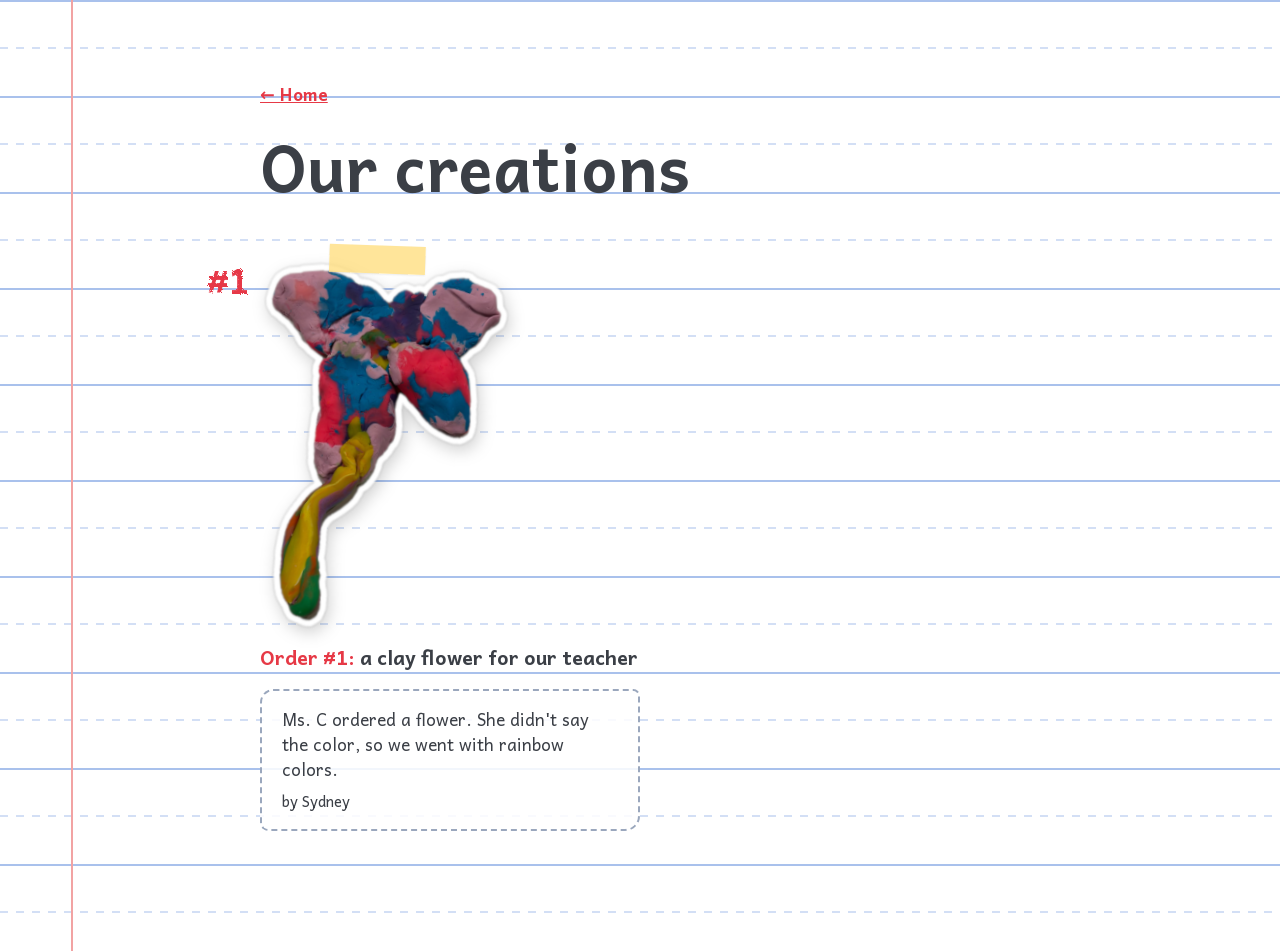
==== gallery.html @ 380958b3 "Gallery: neat upright crayon numbers beside each photo, no circle Beside the photo on wider screens," ====
<!DOCTYPE html>
<html lang="en">
<head>
<meta charset="utf-8">
<meta name="viewport" content="width=device-width, initial-scale=1">
<title>Our Creations | C is for Creativity</title>
<meta name="description" content="Everything made so far by C is for Creativity, a 2nd grade business.">
<link rel="icon" href="data:image/svg+xml,<svg xmlns='http://www.w3.org/2000/svg' viewBox='0 0 100 100'><text y='.9em' font-size='90'>🖍️</text></svg>">
<link rel="preload" href="fonts/andika-400-latin.woff2" as="font" type="font/woff2" crossorigin>
<link rel="preload" href="fonts/andika-700-latin.woff2" as="font" type="font/woff2" crossorigin>
<!-- Bump ?v= whenever styles.css changes so browsers fetch the new file. -->
<link rel="stylesheet" href="styles.css?v=2">
<style>
  /* Kept in the page itself so these rules always match this markup. */
  .gallery { margin-top: 2.5rem; counter-reset: creation; }
  .gallery li { counter-increment: creation; }
  /* Number for each creation, written neatly in red crayon (like the big C on the
     home page) to the left of the photo: #1, #2, ... counted automatically. */
  .gallery { column-gap: 4.5rem; }
  .gallery li { position: relative; }
  .gallery li::before {
    content: "#" counter(creation);
    position: absolute;
    top: 1.4rem;
    right: calc(100% + 0.6rem);
    font-size: 2.2rem;
    font-weight: 700;
    line-height: 1;
    color: var(--crayon, #E63946);
    filter: url(#crayon);
  }
  @media (max-width: 640px) {
    /* No room in the margin on phones: write the number just above the photo. */
    .gallery li::before { position: static; display: block; margin-bottom: 0.4rem; }
  }
</style>
</head>
<body>
<svg width="0" height="0" style="position:absolute" aria-hidden="true">
  <filter id="crayon">
    <feTurbulence type="fractalNoise" baseFrequency="0.9" numOctaves="2" result="noise"/>
    <feDisplacementMap in="SourceGraphic" in2="noise" scale="3"/>
  </filter>
</svg>
<main class="section">
  <a class="back" href="./">&larr; Home</a>
  <h1>Our creations</h1>

  <!-- To add a creation: copy one <li> block, change the image, caption, and story. The #number counts itself. -->
  <ul class="gallery">
    <li>
      <figure class="sticker">
        <img src="images/flower.png" width="581" height="826" alt="A rainbow clay flower with pink, blue, and red petals and a yellow and green stem">
      </figure>
      <p class="caption"><span class="num">Order #1:</span> a clay flower for our teacher</p>
      <p class="story">
        Ms. C ordered a flower. She didn't say the color, so we went with rainbow colors.
        <span class="by">by Sydney</span>
      </p>
    </li>
  </ul>
</main>
</body>
</html>
---- styles.css ----
/* Andika, self-hosted (SIL Open Font License, see fonts/OFL.txt). */
@font-face {
  font-family: "Andika";
  font-style: normal;
  font-weight: 400;
  font-display: swap;
  src: url("fonts/andika-400-latin-ext.woff2") format("woff2");
  unicode-range: U+0100-02BA, U+02BD-02C5, U+02C7-02CC, U+02CE-02D7, U+02DD-02FF, U+0304, U+0308, U+0329, U+1D00-1DBF, U+1E00-1E9F, U+1EF2-1EFF, U+2020, U+20A0-20AB, U+20AD-20C4, U+2113, U+2C60-2C7F, U+A720-A7FF;
}
@font-face {
  font-family: "Andika";
  font-style: normal;
  font-weight: 400;
  font-display: swap;
  src: url("fonts/andika-400-latin.woff2") format("woff2");
  unicode-range: U+0000-00FF, U+0131, U+0152-0153, U+02BB-02BC, U+02C6, U+02DA, U+02DC, U+0304, U+0308, U+0329, U+2000-206F, U+20AC, U+2122, U+2191, U+2193, U+2212, U+2215, U+FEFF, U+FFFD;
}
@font-face {
  font-family: "Andika";
  font-style: normal;
  font-weight: 700;
  font-display: swap;
  src: url("fonts/andika-700-latin-ext.woff2") format("woff2");
  unicode-range: U+0100-02BA, U+02BD-02C5, U+02C7-02CC, U+02CE-02D7, U+02DD-02FF, U+0304, U+0308, U+0329, U+1D00-1DBF, U+1E00-1E9F, U+1EF2-1EFF, U+2020, U+20A0-20AB, U+20AD-20C4, U+2113, U+2C60-2C7F, U+A720-A7FF;
}
@font-face {
  font-family: "Andika";
  font-style: normal;
  font-weight: 700;
  font-display: swap;
  src: url("fonts/andika-700-latin.woff2") format("woff2");
  unicode-range: U+0000-00FF, U+0131, U+0152-0153, U+02BB-02BC, U+02C6, U+02DA, U+02DC, U+0304, U+0308, U+0329, U+2000-206F, U+20AC, U+2122, U+2191, U+2193, U+2212, U+2215, U+FEFF, U+FFFD;
}

:root {
  color-scheme: light;
  --paper: #FFFFFF;
  --rule: #A9C1EC;
  --margin: #F2A3A3;
  --pencil: #3B3F46;
  --crayon: #E63946;
  --guide: #9AA7BD;
  --tape: rgba(255, 221, 120, 0.75);
  --row: 96px;
  --margin-x: 72px;
}
* { box-sizing: border-box; }
html { min-height: 100%; }
body {
  margin: 0;
  min-height: 100vh;
  font-family: "Andika", "Comic Neue", "Trebuchet MS", system-ui, sans-serif;
  color: var(--pencil);
  background-color: var(--paper);
  background-image:
    linear-gradient(to right, transparent calc(var(--margin-x) - 1px), var(--margin) calc(var(--margin-x) - 1px), var(--margin) calc(var(--margin-x) + 1px), transparent calc(var(--margin-x) + 1px)),
    url("data:image/svg+xml,%3Csvg xmlns='http://www.w3.org/2000/svg' width='16' height='96'%3E%3Crect width='16' height='2' fill='%23A9C1EC'/%3E%3Crect y='47' width='8' height='2' fill='%23D3DFF5'/%3E%3C/svg%3E");
  background-size: auto, 16px var(--row);
  padding: 2rem 1.5rem 3rem calc(var(--margin-x) + 1.5rem);
}
a { color: var(--crayon); font-weight: 700; }
a:hover { text-decoration-thickness: 3px; }

/* Hero */
.hero {
  min-height: calc(100vh - 5rem);
  display: grid;
  place-items: center;
}
.hero-inner {
  display: flex;
  align-items: center;
  gap: clamp(1rem, 4vw, 3rem);
  max-width: 52rem;
}
.letter {
  flex: 0 0 auto;
  width: clamp(140px, 28vw, 260px);
  height: auto;
}
.guide {
  fill: none;
  stroke: var(--guide);
  stroke-width: 5;
  stroke-linecap: round;
  stroke-dasharray: 1 12;
}
.stroke {
  fill: none;
  stroke: var(--crayon);
  stroke-width: 24;
  stroke-linecap: round;
  stroke-dasharray: 100;
  stroke-dashoffset: 100;
  animation: trace 1.6s 0.4s ease-in-out forwards;
  filter: url(#crayon);
}
@keyframes trace { to { stroke-dashoffset: 0; } }
h1 {
  font-size: clamp(2.25rem, 6vw, 4rem);
  font-weight: 700;
  line-height: 1.05;
  margin: 0 0 0.75rem;
}
h2 {
  font-size: clamp(1.75rem, 4vw, 2.5rem);
  line-height: 1.1;
  margin: 0 0 1.5rem;
}
.school {
  font-size: clamp(1.1rem, 2.4vw, 1.4rem);
  margin: 0 0 0.25rem;
}
.team {
  font-size: clamp(1.1rem, 2.4vw, 1.4rem);
  margin: 0 0 1.5rem;
}
.stamp {
  display: inline-block;
  font-size: clamp(1.25rem, 3vw, 1.75rem);
  font-weight: 700;
  color: var(--crayon);
  margin: 0;
  padding: 0.2em 0.6em;
  border: 3px solid var(--crayon);
  border-radius: 0.6em 0.3em 0.7em 0.25em;
  transform: rotate(-3deg);
}
.scroll-hint {
  display: inline-block;
  margin-top: 1.5rem;
  font-size: 1.1rem;
}

/* Sections */
.section {
  max-width: 52rem;
  margin: 0 auto;
  padding: 3rem 0;
}

/* Sticker photo + caption + story */
.sticker {
  position: relative;
  flex: 0 0 auto;
  width: clamp(200px, 34vw, 300px);
  margin: 1rem 0;
  transform: rotate(-4deg);
}
.sticker img {
  display: block;
  width: 100%;
  height: auto;
  filter:
    drop-shadow(0 0 1px rgba(0, 0, 0, 0.25))
    drop-shadow(2px 6px 8px rgba(0, 0, 0, 0.18));
}
.sticker::before {
  content: "";
  position: absolute;
  top: -10px;
  left: 50%;
  width: 96px;
  height: 28px;
  background: var(--tape);
  transform: translateX(-50%) rotate(6deg);
  box-shadow: 0 1px 2px rgba(0, 0, 0, 0.08);
  z-index: 1;
}
.caption {
  font-size: clamp(1.3rem, 3vw, 1.75rem);
  font-weight: 700;
  margin: 0 0 1rem;
}
.caption .num { color: var(--crayon); }
.story {
  font-size: clamp(1.1rem, 2.4vw, 1.35rem);
  line-height: 1.5;
  margin: 0 0 1.5rem;
  padding: 1rem 1.25rem;
  background: rgba(255, 255, 255, 0.85);
  border: 2px dashed var(--guide);
  border-radius: 0.8em 0.4em 0.9em 0.5em;
}
.story .by {
  display: block;
  margin-top: 0.5rem;
  font-size: 0.9em;
}

/* Gallery */
.back { display: inline-block; margin-bottom: 1.5rem; font-size: 1.1rem; }
.gallery {
  list-style: none;
  margin: 0;
  padding: 0;
  display: grid;
  grid-template-columns: repeat(auto-fill, minmax(240px, 1fr));
  gap: 3rem 2rem;
}
.gallery .sticker { width: 100%; max-width: 260px; }
.gallery li:nth-child(even) .sticker { transform: rotate(3deg); }
.gallery .caption { font-size: 1.25rem; margin-top: 1rem; }
.gallery .story { font-size: 1.05rem; }

@media (max-width: 640px) {
  :root { --margin-x: 28px; }
  .hero-inner { flex-direction: column; align-items: flex-start; }
  .sticker { margin-left: 0.5rem; }
}
@media (prefers-reduced-motion: reduce) {
  .stroke { animation: none; stroke-dashoffset: 0; }
}
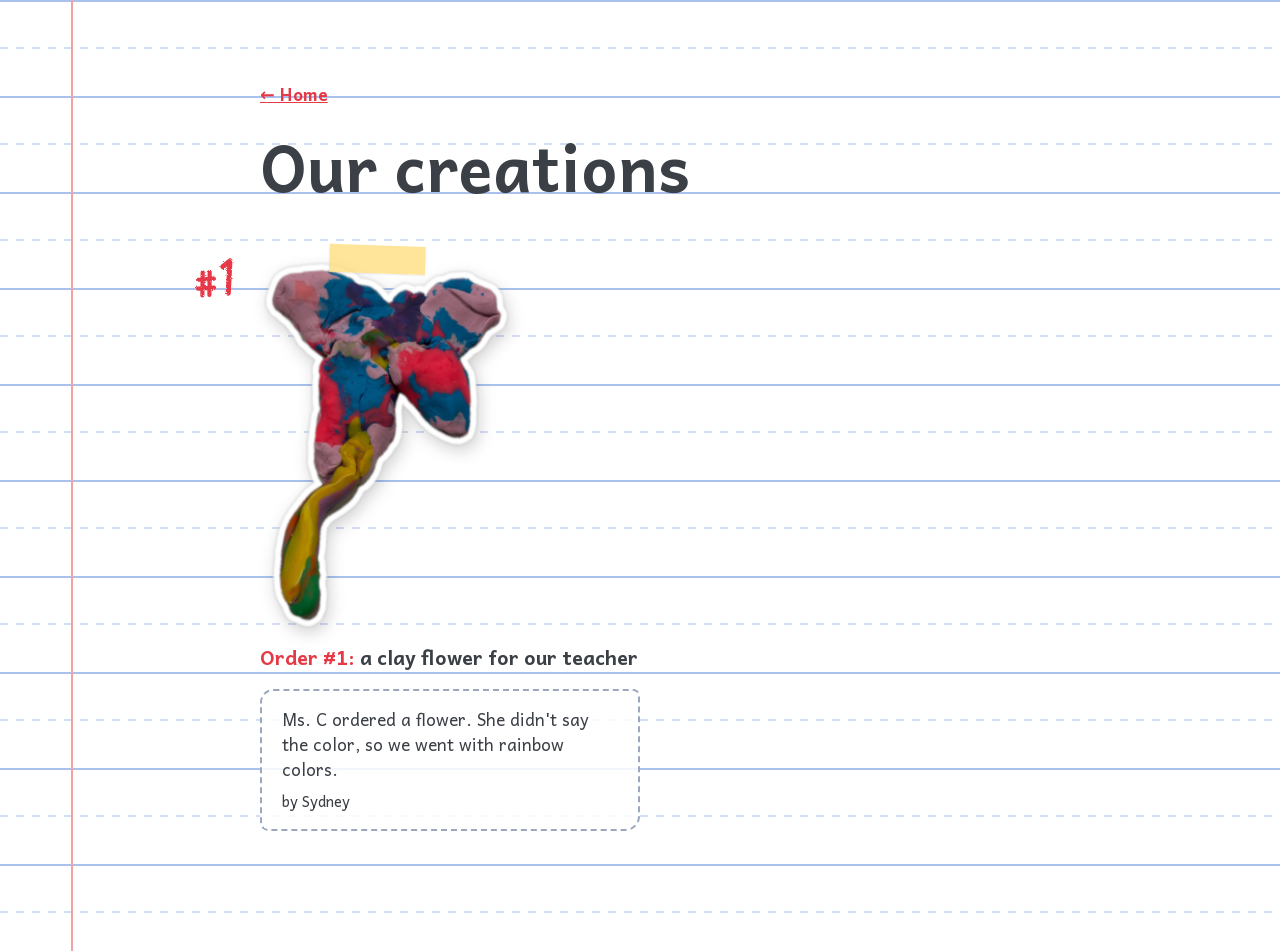
==== commit 95e41600: "Gallery: numbers hand-drawn as red crayon strokes Each character is a pen-stroke path with a slight " ====
--- a/gallery.html
+++ b/gallery.html
@@ -12,26 +12,28 @@
 <link rel="stylesheet" href="styles.css?v=2">
 <style>
   /* Kept in the page itself so these rules always match this markup. */
-  .gallery { margin-top: 2.5rem; counter-reset: creation; }
-  .gallery li { counter-increment: creation; }
-  /* Number for each creation, written neatly in red crayon (like the big C on the
-     home page) to the left of the photo: #1, #2, ... counted automatically. */
+  .gallery { margin-top: 2.5rem; }
+  /* Number for each creation, hand-drawn in red crayon strokes like the big C on the
+     home page. The script at the bottom writes #1, #2, ... in list order. */
   .gallery { column-gap: 4.5rem; }
   .gallery li { position: relative; }
-  .gallery li::before {
-    content: "#" counter(creation);
+  .hand-num {
     position: absolute;
-    top: 1.4rem;
-    right: calc(100% + 0.6rem);
-    font-size: 2.2rem;
-    font-weight: 700;
-    line-height: 1;
-    color: var(--crayon, #E63946);
+    top: 1rem;
+    right: calc(100% + 1.2rem);
+    height: 3rem;
+    width: auto;
+    overflow: visible;
+    fill: none;
+    stroke: var(--crayon, #E63946);
+    stroke-width: 6.5;
+    stroke-linecap: round;
+    stroke-linejoin: round;
     filter: url(#crayon);
   }
   @media (max-width: 640px) {
     /* No room in the margin on phones: write the number just above the photo. */
-    .gallery li::before { position: static; display: block; margin-bottom: 0.4rem; }
+    .hand-num { position: static; display: block; margin-bottom: 0.4rem; }
   }
 </style>
 </head>
@@ -46,7 +48,7 @@
   <a class="back" href="./">&larr; Home</a>
   <h1>Our creations</h1>
 
-  <!-- To add a creation: copy one <li> block, change the image, caption, and story. The #number counts itself. -->
+  <!-- To add a creation: copy one <li> block, change the image, caption, and story. The #number is written automatically. -->
   <ul class="gallery">
     <li>
       <figure class="sticker">
@@ -60,5 +62,48 @@
     </li>
   </ul>
 </main>
+<script>
+  // Write each creation's number (#1, #2, ...) as crayon pen strokes, one path per character.
+  (function () {
+    var glyphs = {
+      '#': 'M11 8 L8 44 M22 8 L19 44 M3 19 L28 19 M2 33 L27 33',
+      '0': 'M15 4 C4 4 3 18 3 25 C3 34 6 46 15 46 C24 46 27 34 27 25 C27 16 25 4 15 4 Z',
+      '1': 'M8 12 L17 4 L17 46',
+      '2': 'M4 14 C5 6 11 3 16 3 C23 3 27 8 26 15 C25 22 18 28 4 46 L27 46',
+      '3': 'M5 8 C9 3 23 2 24 11 C25 19 16 23 12 23 C20 23 27 27 26 36 C25 46 9 48 4 41',
+      '4': 'M20 46 L20 4 L3 32 L28 32',
+      '5': 'M25 4 L8 4 L6 21 C11 18 16 18 20 19 C27 22 27 31 26 36 C24 46 9 48 4 41',
+      '6': 'M23 6 C17 2 6 5 4 20 C2 34 6 46 15 46 C23 46 26 39 26 33 C26 26 21 22 15 22 C9 22 5 27 4 31',
+      '7': 'M3 4 L27 4 L12 46',
+      '8': 'M15 23 C7 21 5 16 5 12 C5 6 10 3 15 3 C20 3 25 6 25 12 C25 17 21 21 15 23 C8 25 4 30 4 35 C4 42 9 47 15 47 C21 47 26 42 26 35 C26 30 22 25 15 23 Z',
+      '9': 'M26 18 C25 25 20 27 15 27 C8 27 4 22 4 15 C4 8 9 3 15 3 C22 3 26 8 26 18 C26 30 24 46 10 46'
+    };
+    // Small per-character wobble (tilt, baseline, size) so it reads as handwriting.
+    var tilt = [-4, 3, -2, 4, -3];
+    var lift = [0, -1.5, 1, -0.5, 1.5];
+    var size = [1, 0.96, 1.04, 0.98, 1.02];
+    var ns = 'http://www.w3.org/2000/svg';
+    document.querySelectorAll('.gallery > li').forEach(function (li, i) {
+      var text = '#' + (i + 1);
+      var svg = document.createElementNS(ns, 'svg');
+      svg.setAttribute('class', 'hand-num');
+      svg.setAttribute('role', 'img');
+      svg.setAttribute('aria-label', 'Number ' + (i + 1));
+      var x = 0;
+      for (var k = 0; k < text.length; k++) {
+        var path = document.createElementNS(ns, 'path');
+        path.setAttribute('d', glyphs[text[k]]);
+        var j = (i + k) % tilt.length;
+        var sc = text[k] === '#' ? 0.8 : size[j];
+        var dy = text[k] === '#' ? 6 : lift[j];
+        path.setAttribute('transform', 'translate(' + x + ' ' + dy + ') rotate(' + tilt[j] + ' 15 25) translate(15 25) scale(' + sc + ') translate(-15 -25)');
+        svg.appendChild(path);
+        x += text[k] === '#' ? 27 : 33;
+      }
+      svg.setAttribute('viewBox', '-5 -4 ' + (x + 4) + ' 60');
+      li.insertBefore(svg, li.firstChild);
+    });
+  })();
+</script>
 </body>
 </html>
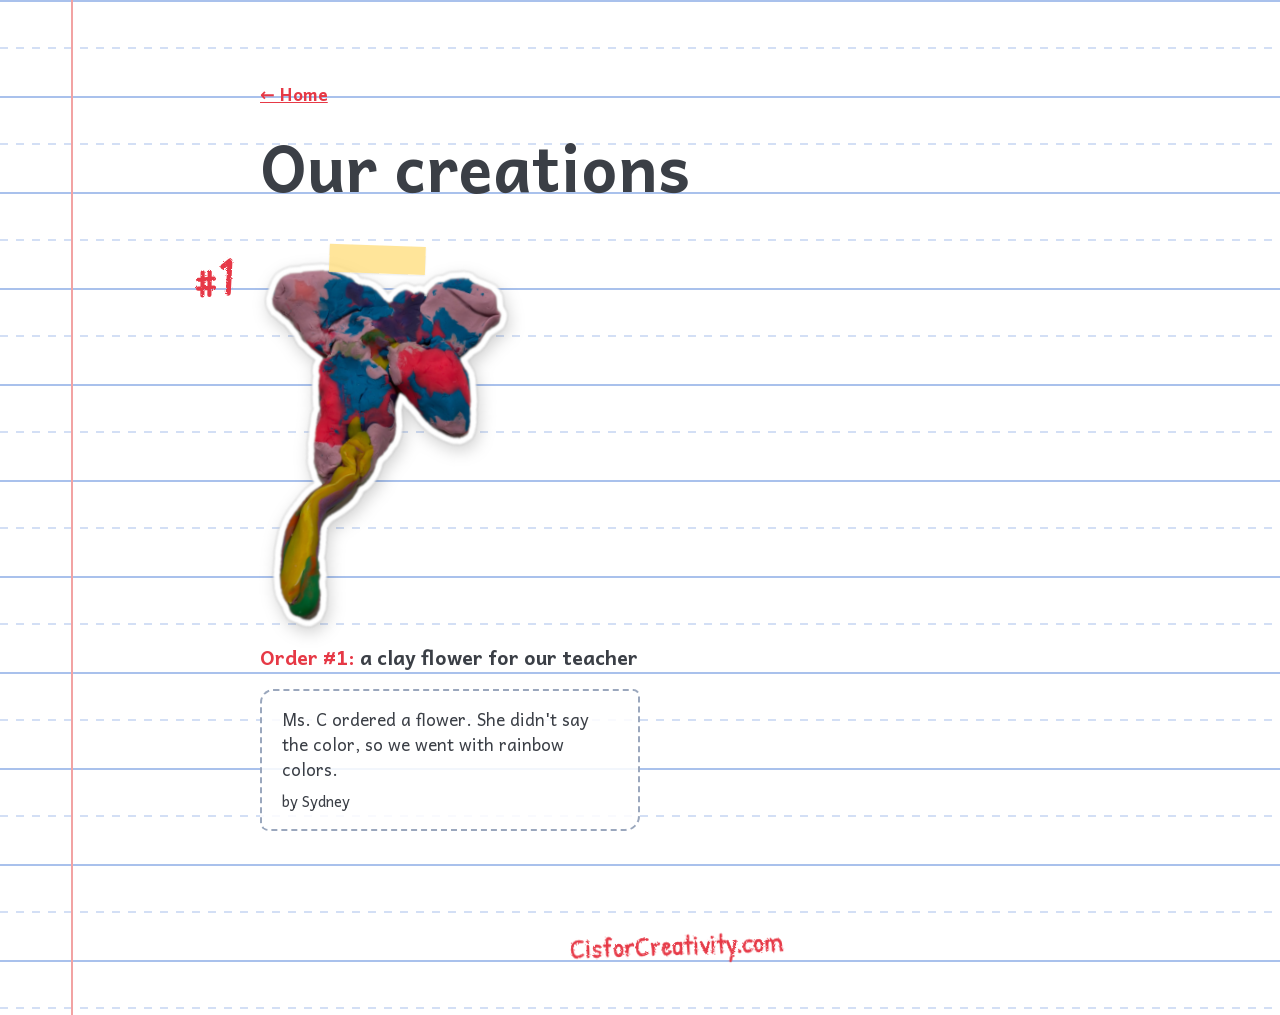
==== commit 1af1e601: "Crayon CisforCreativity.com footer and a custom link-preview card Footer on both pages in a self-hos" ====
--- a/gallery.html
+++ b/gallery.html
@@ -5,11 +5,21 @@
 <meta name="viewport" content="width=device-width, initial-scale=1">
 <title>Our Creations | C is for Creativity</title>
 <meta name="description" content="Everything made so far by C is for Creativity, a 2nd grade business.">
+<meta property="og:title" content="Our creations | C is for Creativity">
+<meta property="og:description" content="Creations made by C is for Creativity.">
+<meta property="og:url" content="https://cisforcreativity.com/gallery.html">
+<meta property="og:type" content="website">
+<meta property="og:site_name" content="C is for Creativity">
+<meta property="og:image" content="https://cisforcreativity.com/images/share-card.png">
+<meta property="og:image:width" content="1200">
+<meta property="og:image:height" content="630">
+<meta property="og:image:alt" content="A red crayon letter C on notebook paper with the words C is for Creativity and CisforCreativity.com">
+<meta name="twitter:card" content="summary_large_image">
 <link rel="icon" href="data:image/svg+xml,<svg xmlns='http://www.w3.org/2000/svg' viewBox='0 0 100 100'><text y='.9em' font-size='90'>🖍️</text></svg>">
 <link rel="preload" href="fonts/andika-400-latin.woff2" as="font" type="font/woff2" crossorigin>
 <link rel="preload" href="fonts/andika-700-latin.woff2" as="font" type="font/woff2" crossorigin>
 <!-- Bump ?v= whenever styles.css changes so browsers fetch the new file. -->
-<link rel="stylesheet" href="styles.css?v=2">
+<link rel="stylesheet" href="styles.css?v=3">
 <style>
   /* Kept in the page itself so these rules always match this markup. */
   .gallery { margin-top: 2.5rem; }
@@ -62,6 +72,7 @@
     </li>
   </ul>
 </main>
+<footer class="site-footer"><a href="./">CisforCreativity.com</a></footer>
 <script>
   // Write each creation's number (#1, #2, ...) as crayon pen strokes, one path per character.
   (function () {
--- a/styles.css
+++ b/styles.css
@@ -1,3 +1,12 @@
+/* Patrick Hand, self-hosted and trimmed to the letters in "CisforCreativity.com"
+   (SIL Open Font License, see fonts/OFL-PatrickHand.txt). */
+@font-face {
+  font-family: "Patrick Hand";
+  font-style: normal;
+  font-weight: 400;
+  font-display: swap;
+  src: url("fonts/patrick-hand-footer.woff2") format("woff2");
+}
 /* Andika, self-hosted (SIL Open Font License, see fonts/OFL.txt). */
 @font-face {
   font-family: "Andika";
@@ -132,6 +141,26 @@
   font-size: 1.1rem;
 }
 
+/* Footer: the site address written in red crayon on every page. */
+.site-footer {
+  position: relative;
+  z-index: 1;
+  text-align: center;
+  padding: 1.5rem 0 0.25rem;
+}
+.site-footer a {
+  display: inline-block;
+  font-family: "Patrick Hand", "Andika", cursive;
+  font-size: 1.7rem;
+  font-weight: 400;
+  color: var(--crayon);
+  text-decoration: none;
+  -webkit-text-stroke: 0.5px currentColor;
+  filter: url(#crayon);
+  transform: rotate(-2deg);
+}
+.site-footer a:hover { text-decoration: underline; text-decoration-thickness: 2px; }
+
 /* Sections */
 .section {
   max-width: 52rem;
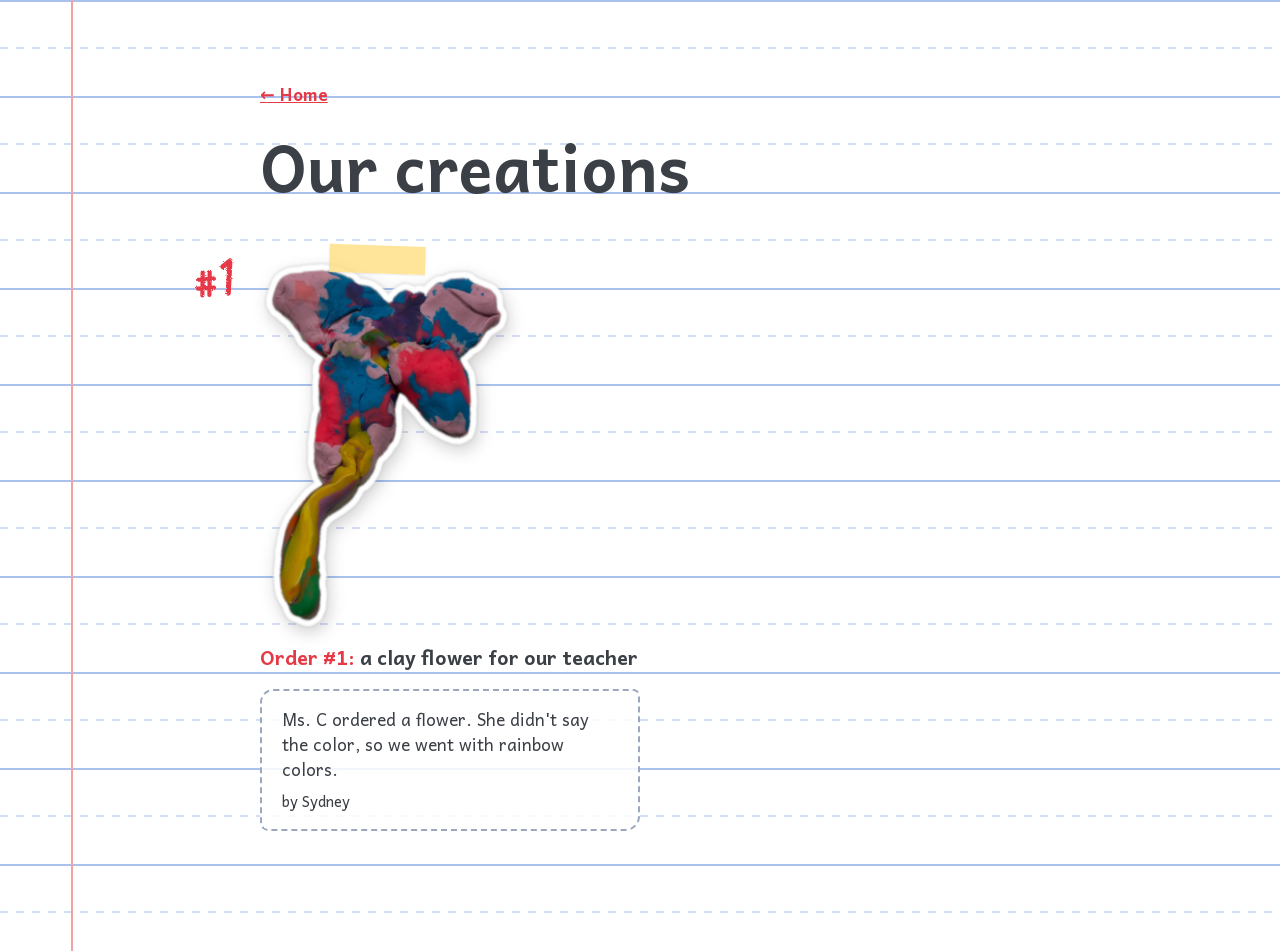
==== commit f544033a: "Home headline is the crayon CisforCreativity.com; remove footers styles.css bumped to v=4.  Co-Autho" ====
--- a/gallery.html
+++ b/gallery.html
@@ -19,7 +19,7 @@
 <link rel="preload" href="fonts/andika-400-latin.woff2" as="font" type="font/woff2" crossorigin>
 <link rel="preload" href="fonts/andika-700-latin.woff2" as="font" type="font/woff2" crossorigin>
 <!-- Bump ?v= whenever styles.css changes so browsers fetch the new file. -->
-<link rel="stylesheet" href="styles.css?v=3">
+<link rel="stylesheet" href="styles.css?v=4">
 <style>
   /* Kept in the page itself so these rules always match this markup. */
   .gallery { margin-top: 2.5rem; }
@@ -72,7 +72,6 @@
     </li>
   </ul>
 </main>
-<footer class="site-footer"><a href="./">CisforCreativity.com</a></footer>
 <script>
   // Write each creation's number (#1, #2, ...) as crayon pen strokes, one path per character.
   (function () {
--- a/styles.css
+++ b/styles.css
@@ -1,4 +1,5 @@
 /* Patrick Hand, self-hosted and trimmed to the letters in "CisforCreativity.com"
+   (the home page headline)
    (SIL Open Font License, see fonts/OFL-PatrickHand.txt). */
 @font-face {
   font-family: "Patrick Hand";
@@ -141,25 +142,6 @@
   font-size: 1.1rem;
 }
 
-/* Footer: the site address written in red crayon on every page. */
-.site-footer {
-  position: relative;
-  z-index: 1;
-  text-align: center;
-  padding: 1.5rem 0 0.25rem;
-}
-.site-footer a {
-  display: inline-block;
-  font-family: "Patrick Hand", "Andika", cursive;
-  font-size: 1.7rem;
-  font-weight: 400;
-  color: var(--crayon);
-  text-decoration: none;
-  -webkit-text-stroke: 0.5px currentColor;
-  filter: url(#crayon);
-  transform: rotate(-2deg);
-}
-.site-footer a:hover { text-decoration: underline; text-decoration-thickness: 2px; }
 
 /* Sections */
 .section {
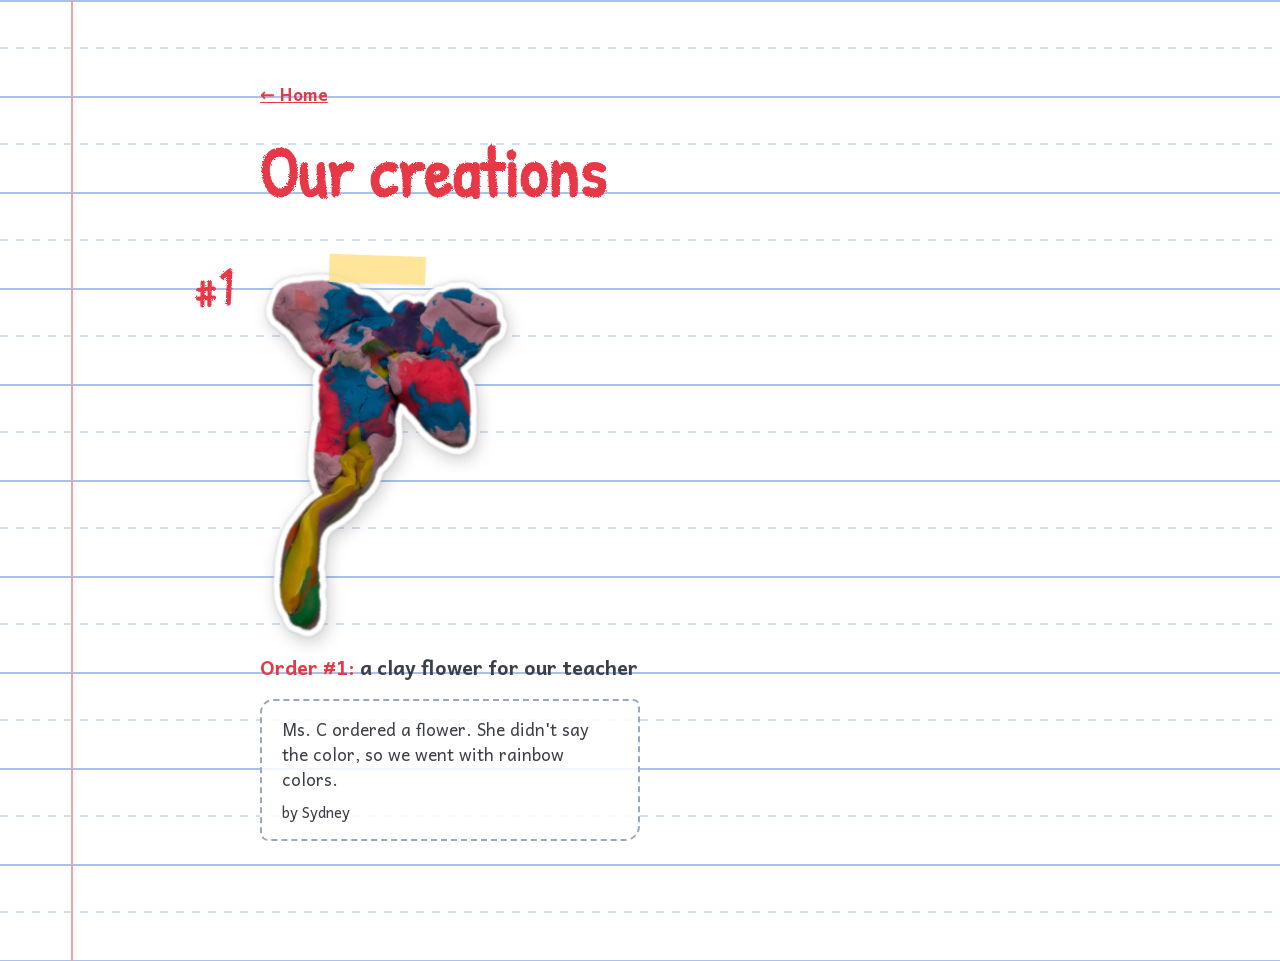
==== commit 9380d4ac: "Crayon handwriting (Patrick Hand) is now the default heading style Full Latin Patrick Hand replaces " ====
--- a/gallery.html
+++ b/gallery.html
@@ -19,7 +19,7 @@
 <link rel="preload" href="fonts/andika-400-latin.woff2" as="font" type="font/woff2" crossorigin>
 <link rel="preload" href="fonts/andika-700-latin.woff2" as="font" type="font/woff2" crossorigin>
 <!-- Bump ?v= whenever styles.css changes so browsers fetch the new file. -->
-<link rel="stylesheet" href="styles.css?v=4">
+<link rel="stylesheet" href="styles.css?v=5">
 <style>
   /* Kept in the page itself so these rules always match this markup. */
   .gallery { margin-top: 2.5rem; }
--- a/styles.css
+++ b/styles.css
@@ -1,12 +1,11 @@
-/* Patrick Hand, self-hosted and trimmed to the letters in "CisforCreativity.com"
-   (the home page headline)
+/* Patrick Hand, self-hosted: the crayon handwriting used for all headings
    (SIL Open Font License, see fonts/OFL-PatrickHand.txt). */
 @font-face {
   font-family: "Patrick Hand";
   font-style: normal;
   font-weight: 400;
   font-display: swap;
-  src: url("fonts/patrick-hand-footer.woff2") format("woff2");
+  src: url("fonts/patrick-hand-latin.woff2") format("woff2");
 }
 /* Andika, self-hosted (SIL Open Font License, see fonts/OFL.txt). */
 @font-face {
@@ -106,14 +105,21 @@
   filter: url(#crayon);
 }
 @keyframes trace { to { stroke-dashoffset: 0; } }
+/* Headings are hand-written in red crayon (needs the #crayon SVG filter on the page). */
+h1, h2 {
+  font-family: "Patrick Hand", "Andika", cursive;
+  font-weight: 400;
+  color: var(--crayon);
+  -webkit-text-stroke: 0.04em currentColor;
+  filter: url(#crayon);
+}
 h1 {
-  font-size: clamp(2.25rem, 6vw, 4rem);
-  font-weight: 700;
-  line-height: 1.05;
+  font-size: clamp(2.6rem, 7vw, 4.4rem);
+  line-height: 1.1;
   margin: 0 0 0.75rem;
 }
 h2 {
-  font-size: clamp(1.75rem, 4vw, 2.5rem);
+  font-size: clamp(2rem, 5vw, 3rem);
   line-height: 1.1;
   margin: 0 0 1.5rem;
 }
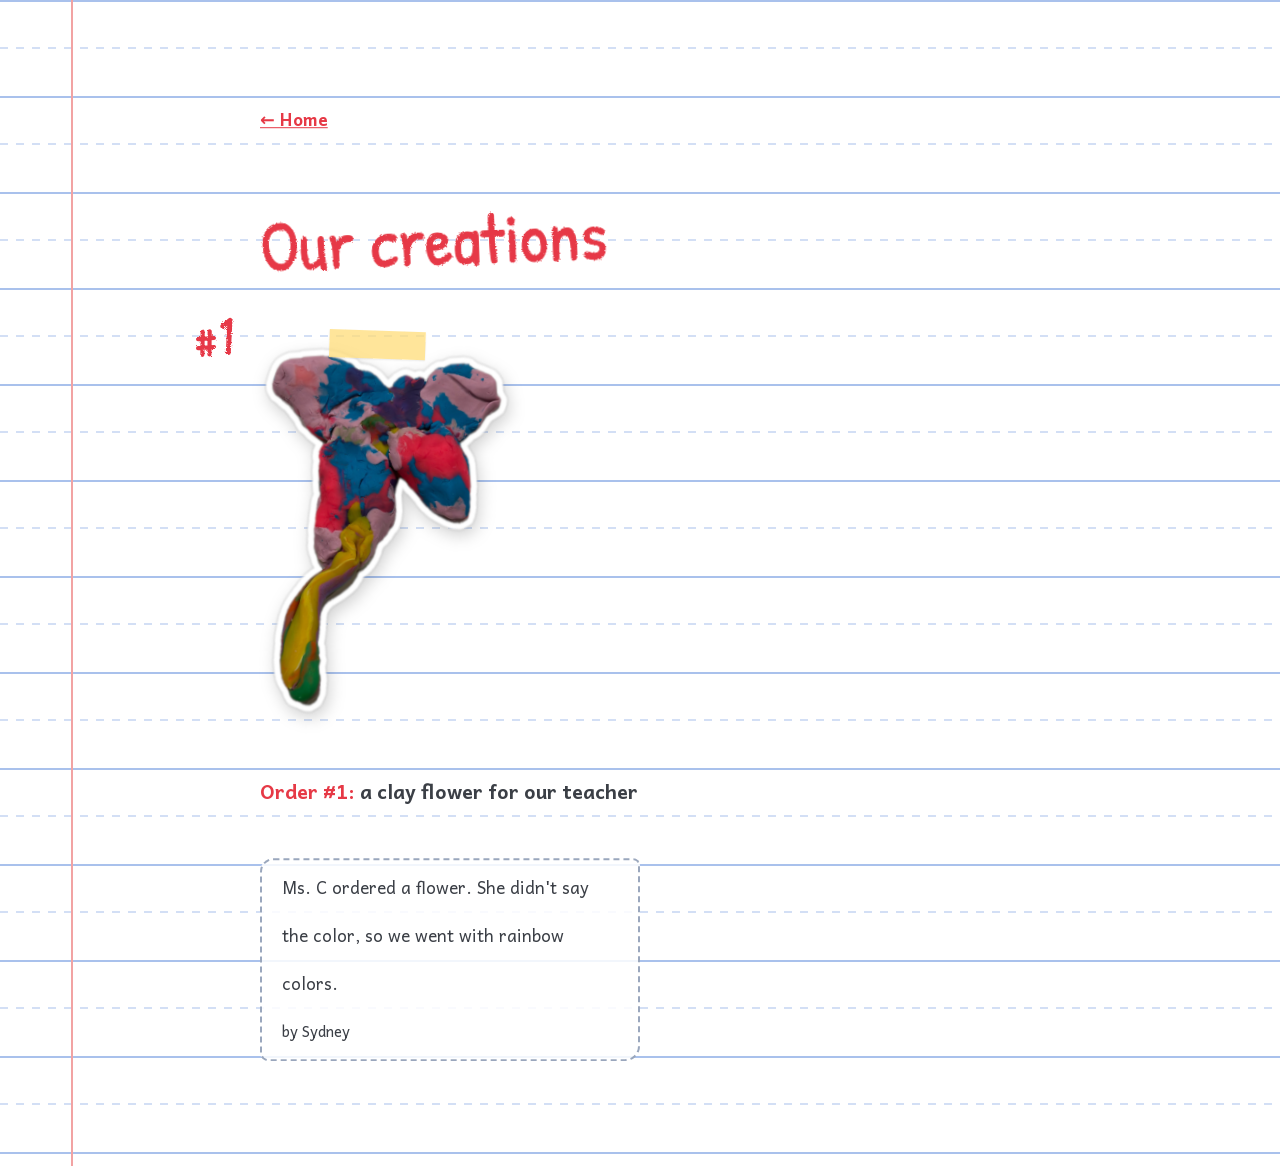
==== commit b59cef8a: "Line text up with the notebook paper snap.js centers regular text lines between a dotted and a solid" ====
--- a/gallery.html
+++ b/gallery.html
@@ -16,10 +16,11 @@
 <meta property="og:image:alt" content="A red crayon letter C on notebook paper with the words C is for Creativity and CisforCreativity.com">
 <meta name="twitter:card" content="summary_large_image">
 <link rel="icon" href="data:image/svg+xml,<svg xmlns='http://www.w3.org/2000/svg' viewBox='0 0 100 100'><text y='.9em' font-size='90'>🖍️</text></svg>">
+<link rel="preload" href="fonts/patrick-hand-latin.woff2" as="font" type="font/woff2" crossorigin>
 <link rel="preload" href="fonts/andika-400-latin.woff2" as="font" type="font/woff2" crossorigin>
 <link rel="preload" href="fonts/andika-700-latin.woff2" as="font" type="font/woff2" crossorigin>
 <!-- Bump ?v= whenever styles.css changes so browsers fetch the new file. -->
-<link rel="stylesheet" href="styles.css?v=5">
+<link rel="stylesheet" href="styles.css?v=7">
 <style>
   /* Kept in the page itself so these rules always match this markup. */
   .gallery { margin-top: 2.5rem; }
@@ -27,6 +28,11 @@
      home page. The script at the bottom writes #1, #2, ... in list order. */
   .gallery { column-gap: 4.5rem; }
   .gallery li { position: relative; }
+  /* snap.js puts each line of regular text between a dotted line and a solid line. */
+  .gallery .caption { margin: 1rem 0 0.75rem; }
+  .gallery .story { padding: 0.25rem 1.25rem; }
+  .gallery .story p { margin: 0; }
+  .gallery .story .by { font-size: 0.9em; }
   .hand-num {
     position: absolute;
     top: 1rem;
@@ -54,9 +60,9 @@
     <feDisplacementMap in="SourceGraphic" in2="noise" scale="3"/>
   </filter>
 </svg>
-<main class="section">
-  <a class="back" href="./">&larr; Home</a>
-  <h1>Our creations</h1>
+<main class="section" data-snap-root>
+  <a class="back" data-snap href="./">&larr; Home</a>
+  <h1 data-snap="span">Our creations</h1>
 
   <!-- To add a creation: copy one <li> block, change the image, caption, and story. The #number is written automatically. -->
   <ul class="gallery">
@@ -64,11 +70,11 @@
       <figure class="sticker">
         <img src="images/flower.png" width="581" height="826" alt="A rainbow clay flower with pink, blue, and red petals and a yellow and green stem">
       </figure>
-      <p class="caption"><span class="num">Order #1:</span> a clay flower for our teacher</p>
-      <p class="story">
-        Ms. C ordered a flower. She didn't say the color, so we went with rainbow colors.
-        <span class="by">by Sydney</span>
-      </p>
+      <p class="caption" data-snap><span class="num">Order #1:</span> a clay flower for our teacher</p>
+      <div class="story">
+        <p data-snap>Ms. C ordered a flower. She didn't say the color, so we went with rainbow colors.</p>
+        <p class="by" data-snap>by Sydney</p>
+      </div>
     </li>
   </ul>
 </main>
@@ -97,6 +103,8 @@
       var text = '#' + (i + 1);
       var svg = document.createElementNS(ns, 'svg');
       svg.setAttribute('class', 'hand-num');
+      svg.setAttribute('data-snap', 'span');
+      svg.setAttribute('data-snap-ratio', String(27 / 60)); // middle of the digits
       svg.setAttribute('role', 'img');
       svg.setAttribute('aria-label', 'Number ' + (i + 1));
       var x = 0;
@@ -115,5 +123,6 @@
     });
   })();
 </script>
+<script src="snap.js?v=9"></script>
 </body>
 </html>
--- a/styles.css
+++ b/styles.css
@@ -110,13 +110,16 @@
   font-family: "Patrick Hand", "Andika", cursive;
   font-weight: 400;
   color: var(--crayon);
-  -webkit-text-stroke: 0.04em currentColor;
+  -webkit-text-stroke: 0.012em currentColor;
   filter: url(#crayon);
 }
 h1 {
   font-size: clamp(2.6rem, 7vw, 4.4rem);
   line-height: 1.1;
   margin: 0 0 0.75rem;
+  /* Big headings tilt a little, like they were written by hand. */
+  transform: rotate(-2deg);
+  transform-origin: left center;
 }
 h2 {
   font-size: clamp(2rem, 5vw, 3rem);
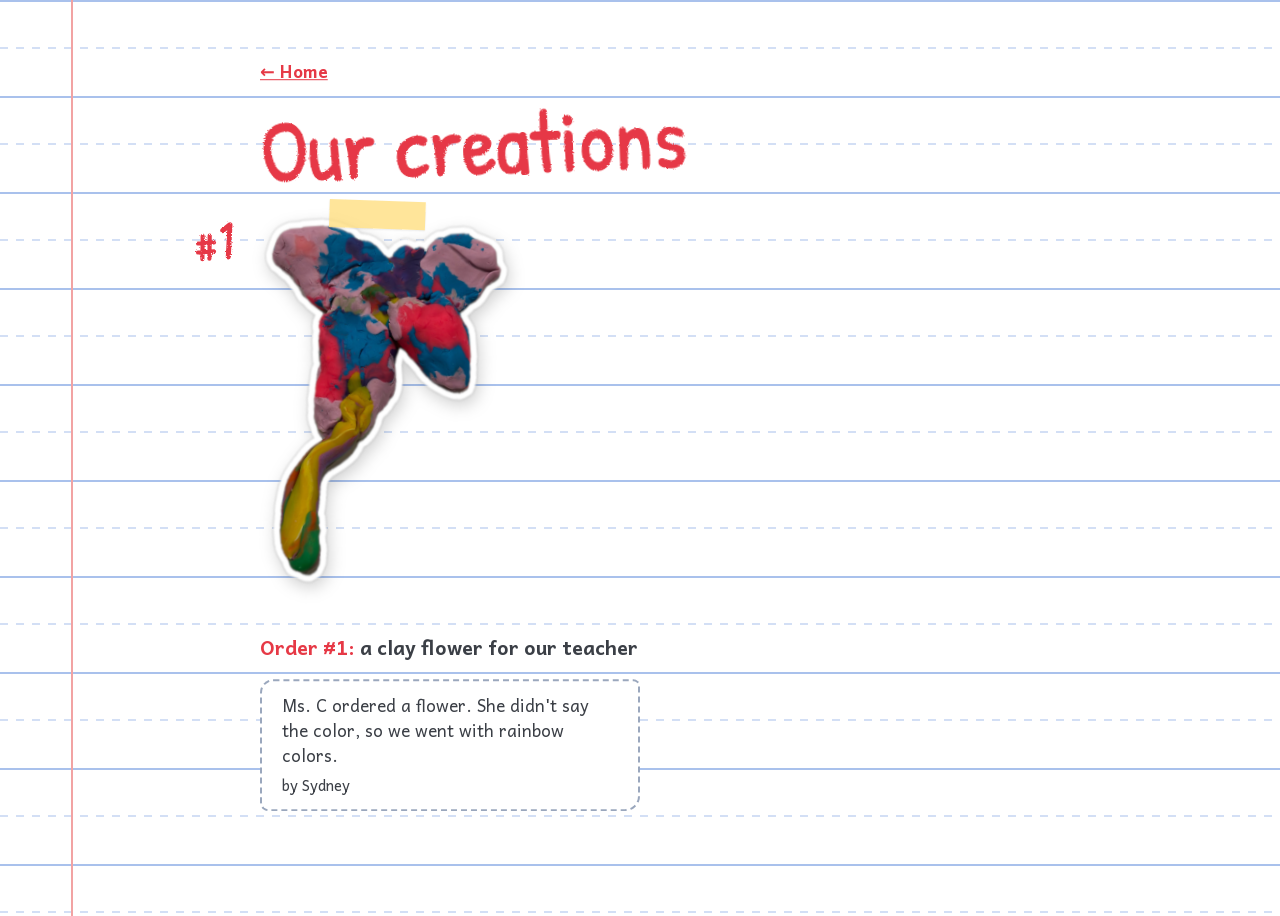
==== commit 6e7918ec: "Compact gallery, bigger heading; See what we've already made Gallery: Home in the first space, large" ====
--- a/gallery.html
+++ b/gallery.html
@@ -23,16 +23,23 @@
 <link rel="stylesheet" href="styles.css?v=7">
 <style>
   /* Kept in the page itself so these rules always match this markup. */
-  .gallery { margin-top: 2.5rem; }
+  /* Compact layout: Home in the first space, the big heading right under it, then
+     the creations. snap.js lines the page text up with the ruled lines. */
+  main.section { padding-top: 0; }
+  .back { margin-bottom: 0; }
+  h1 { font-size: clamp(3rem, 9vw, 5.4rem); margin-bottom: 0; }
+  .gallery { margin-top: 0; }
   /* Number for each creation, hand-drawn in red crayon strokes like the big C on the
      home page. The script at the bottom writes #1, #2, ... in list order. */
   .gallery { column-gap: 4.5rem; }
   .gallery li { position: relative; }
-  /* snap.js puts each line of regular text between a dotted line and a solid line. */
-  .gallery .caption { margin: 1rem 0 0.75rem; }
-  .gallery .story { padding: 0.25rem 1.25rem; }
+  .gallery .sticker { margin: 0.75rem 0 0.25rem; }
+  .gallery .caption { margin: 0 0 0.5rem; }
+  /* The story card has its own background, so its text uses normal spacing
+     instead of lining up with the page. */
+  .gallery .story { padding: 0.75rem 1.25rem; line-height: 1.5; background: #fff; }
   .gallery .story p { margin: 0; }
-  .gallery .story .by { font-size: 0.9em; }
+  .gallery .story .by { margin-top: 0.35rem; font-size: 0.9em; }
   .hand-num {
     position: absolute;
     top: 1rem;
@@ -72,8 +79,8 @@
       </figure>
       <p class="caption" data-snap><span class="num">Order #1:</span> a clay flower for our teacher</p>
       <div class="story">
-        <p data-snap>Ms. C ordered a flower. She didn't say the color, so we went with rainbow colors.</p>
-        <p class="by" data-snap>by Sydney</p>
+        <p>Ms. C ordered a flower. She didn't say the color, so we went with rainbow colors.</p>
+        <p class="by">by Sydney</p>
       </div>
     </li>
   </ul>
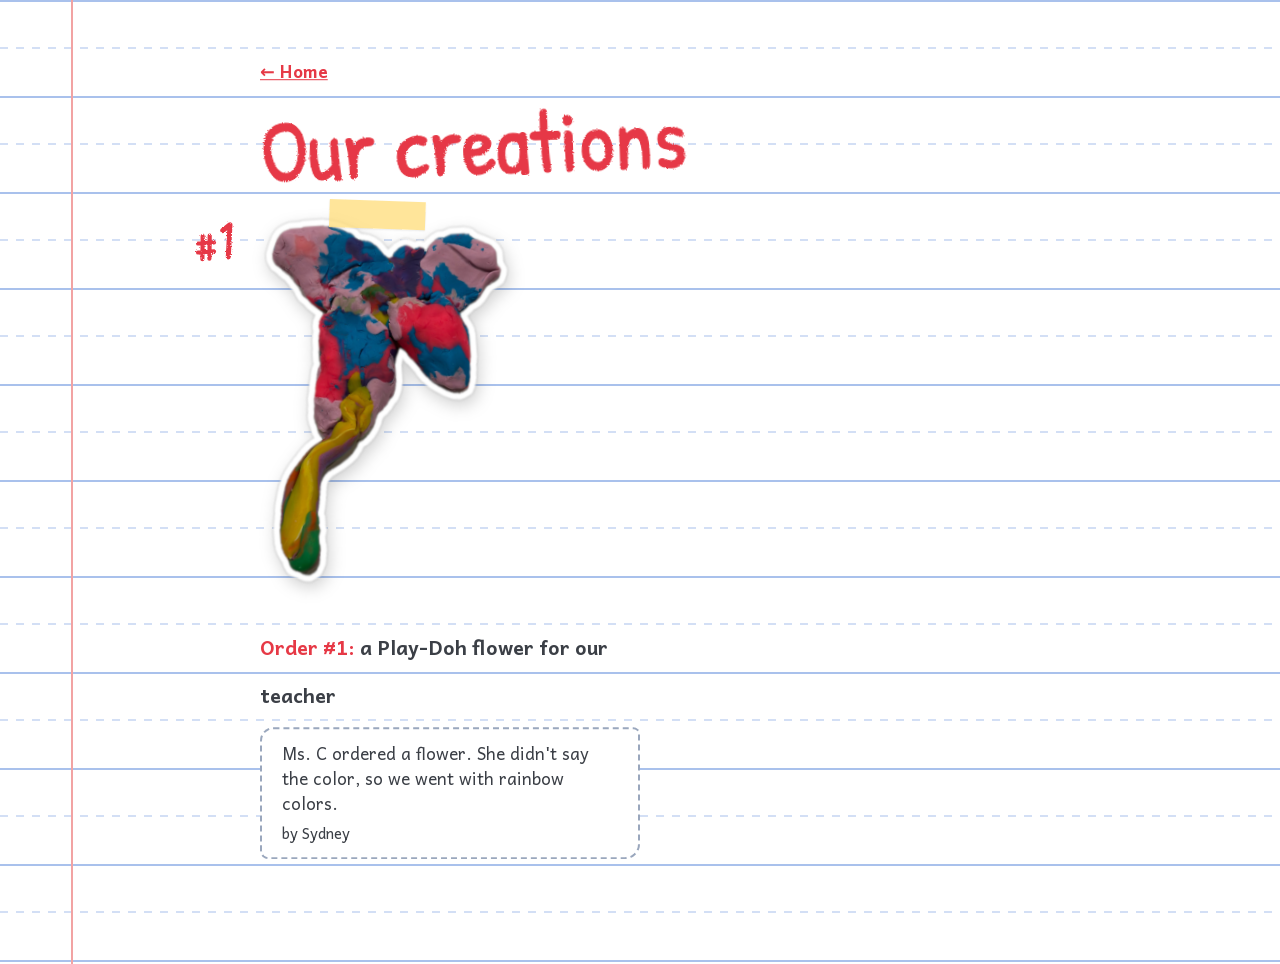
==== commit 6b87a49f: "Bigger headline on phones; Play-Doh flower caption Co-Authored-By: Claude Opus 5.5 <noreply@anthropi" ====
--- a/gallery.html
+++ b/gallery.html
@@ -75,9 +75,9 @@
   <ul class="gallery">
     <li>
       <figure class="sticker">
-        <img src="images/flower.png" width="581" height="826" alt="A rainbow clay flower with pink, blue, and red petals and a yellow and green stem">
+        <img src="images/flower.png" width="581" height="826" alt="A rainbow Play-Doh flower with pink, blue, and red petals and a yellow and green stem">
       </figure>
-      <p class="caption" data-snap><span class="num">Order #1:</span> a clay flower for our teacher</p>
+      <p class="caption" data-snap><span class="num">Order #1:</span> a Play-Doh flower for our teacher</p>
       <div class="story">
         <p>Ms. C ordered a flower. She didn't say the color, so we went with rainbow colors.</p>
         <p class="by">by Sydney</p>
